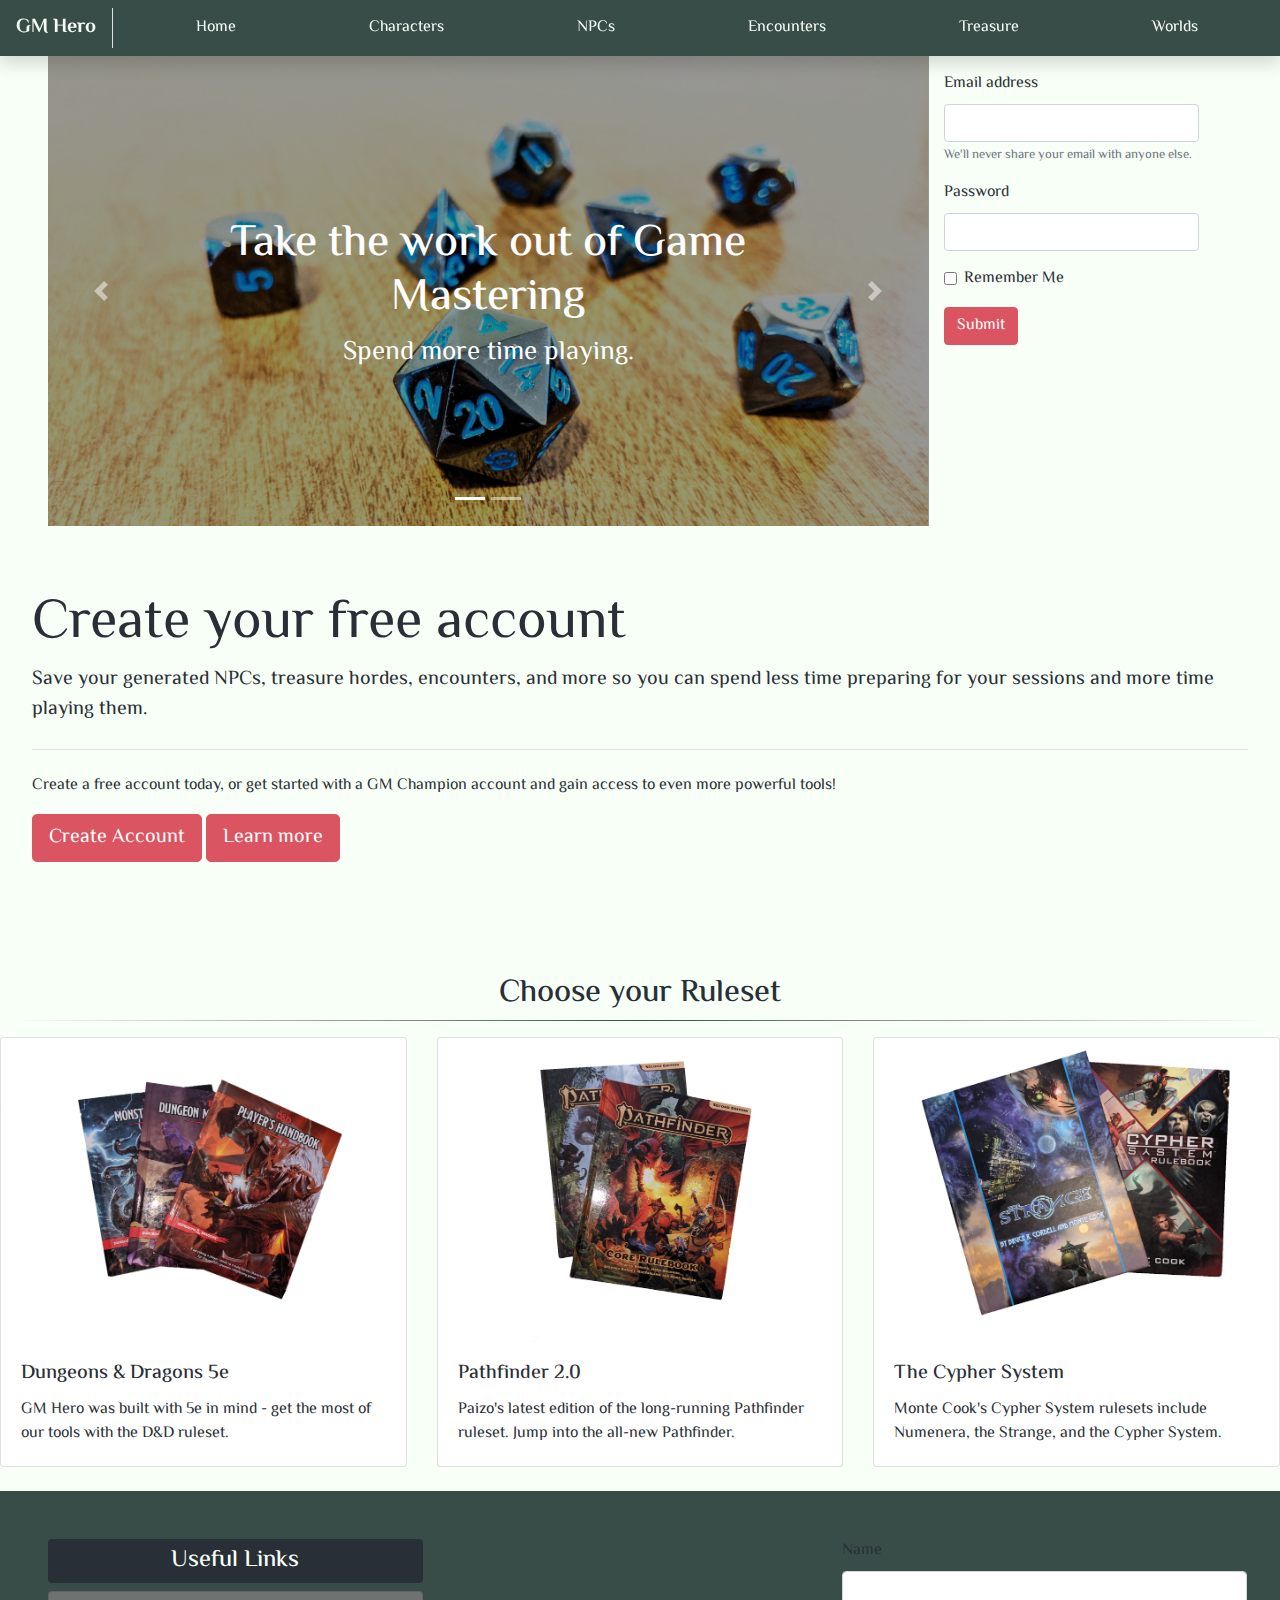
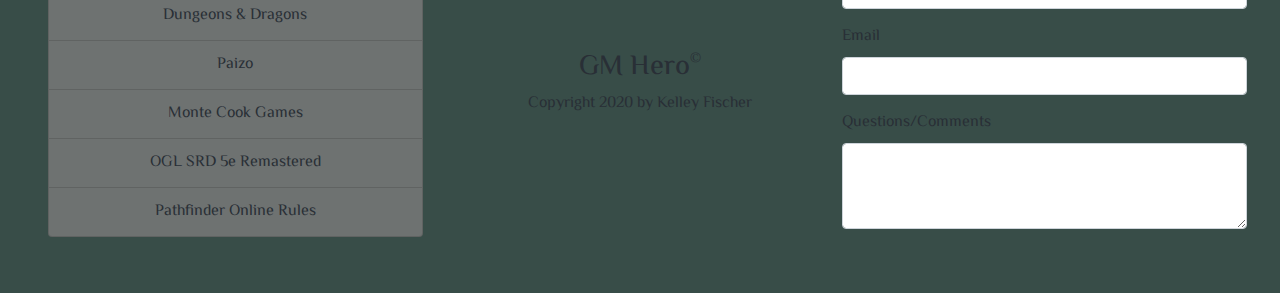
==== bs_gmhero_custom/index.html @ a5fc3a2b "updated main site with site links for gmhero, copied gmhero to remove bs" ====
<!doctype html>
<html lang="en">
  <head>
    <!-- Required meta tags -->
    <meta charset="utf-8">
    <meta name="viewport" content="width=device-width, initial-scale=1, shrink-to-fit=no">
    <meta name="keywords" content="'D&D' 'dungeons and dragons' ">

    <!-- Bootstrap CSS -->
    <link rel="stylesheet" href="https://stackpath.bootstrapcdn.com/bootstrap/4.4.1/css/bootstrap.min.css" integrity="sha384-Vkoo8x4CGsO3+Hhxv8T/Q5PaXtkKtu6ug5TOeNV6gBiFeWPGFN9MuhOf23Q9Ifjh" crossorigin="anonymous">

    <!-- Custom CSS -->
    <link rel="stylesheet" href="css/gmh_styles.css">

    <title>GM Hero</title>
  </head>
  <body>

    <!-- NavBar -->
    <nav class="navbar sticky-top navbar-expand-lg navbar-light shadow bg-color-tertiary content-width">
        <a class="navbar-brand pr-3 border-right font-weight-bold font-color-quaternary" href="index.html">GM Hero</a>
        <button class="navbar-toggler border-color-primary bg-color-quaternary" type="button" data-toggle="collapse" data-target="#navbarSupportedContent" aria-controls="navbarSupportedContent" aria-expanded="false" aria-label="Toggle navigation">
            <span class="navbar-toggler-icon"></span>
        </button>
        <div class="collapse navbar-collapse" id="navbarSupportedContent">
            <ul class="navbar-nav nav-fill w-100 mx-auto">
                <li class="nav-item active">
                    <a class="nav-item nav-link font-color-quaternary" href="index.html">Home<span class="sr-only">(current)</span></a>
                </li>
                <li class="nav-item">
                    <a class="nav-item nav-link font-color-quaternary" href="#">Characters</a>
                </li>
                <li class="nav-item">
                    <a class="nav-item nav-link font-color-quaternary" href="#">NPCs</a>
                </li>
                <li class="nav-item">
                    <a class="nav-item nav-link font-color-quaternary" href="#">Encounters</a>
                </li>
                <li class="nav-item">
                    <a class="nav-item nav-link font-color-quaternary" href="#">Treasure</a>
                </li>
                <li class="nav-item">
                    <a class="nav-item nav-link font-color-quaternary" href="#">Worlds</a>
                </li>
            </ul>
        </div>
    </nav>
    <!-- /NavBar -->

    <!-- Carousel -->
    <!-- Used 3600px x 1920px for image sizes -->
    <div class="container-fluid px-0 px-md-5">
        <div class="row">
            <div class="col-md-9">
                <div id="carouselCaptions" class="carousel slide" data-ride="carousel">
                    <ol class="carousel-indicators">
                        <li data-target="#carouselCaptions" data-slide-to="0" class="active"></li>
                        <li data-target="#carouselCaptions" data-slide-to="1"></li>
                    </ol>

                    <div class="carousel-inner">
                        <div class="carousel-item active">
                            <div class="darken-image">
                                <img src="img/dice-3600x1920.jpg" class="d-block img-fluid" alt="">
                                <div class="carousel-caption d-none d-sm-block">
                                    <h1>Take the work out of Game Mastering</h1>
                                    <p class="carousel-text">Spend more time playing.</p>
                                </div>
                            </div>
                        </div>

                        <div class="carousel-item">
                            <div class="darken-image">
                                    <img src="img/kids-3600x1920.jpg" class="d-block img-fluid" alt="">
                                <div class="carousel-caption d-none d-sm-block">
                                    <h1>Gaming for All Ages</h1>
                                    <p class="carousel-text">Rulesets for games for players of all ages</p>
                                </div>
                            </div>
                        </div>
                    </div>
                </div>
                <a class="carousel-control-prev" href="#carouselCaptions" role="button" data-slide="prev">
                    <span class="carousel-control-prev-icon" aria-hidden="true"></span>
                    <span class="sr-only">Previous</span>
                </a>
                <a class="carousel-control-next" href="#carouselCaptions" role="button" data-slide="next">
                    <span class="carousel-control-next-icon" aria-hidden="true"></span>
                    <span class="sr-only">Next</span>
                </a>
            </div>
        <!-- /Carousel -->
        <!-- Login Form -->
            <div class="col-md-3 mt-3 pl-md-0 px-5">
                <form>
                    <div class="form-group">
                        <label for="inputEmail">Email address</label>
                        <input type="email" class="form-control" id="inputEmail" aria-describedby="emailHelp">
                        <small id="emailHelp" class="form-text text-muted">We'll never share your email with anyone else.</small>
                    </div>
                    <div class="form-group">
                        <label for="inputPassword">Password</label>
                        <input type="password" class="form-control" id="inputPassword">
                    </div>
                    <div class="form-group form-check">
                        <input type="checkbox" class="form-check-input" id="rememberMeCheckbox">
                        <label class="form-check-label" for="rememberMeCheckbox">Remember Me</label>
                    </div>
                    <button type="submit" class="btn btn-primary border-color-primary bg-color-primary btn-hover">Submit</button>
                </form>
            </div>
        </div>
    </div>
    <!-- /Login Form -->

    <!-- Jumbotron -->
    <div class="jumbotron bg-color-quaternary">
        <h1 class="display-4">Create your free account</h1>
        <p class="lead">Save your generated NPCs, treasure hordes, encounters, and more so you can spend less time preparing for your sessions and more time playing them.</p>
        <hr class="my-4">
        <p>Create a free account today, or get started with a GM Champion account and gain access to even more powerful tools!</p>
        <a class="btn btn-primary btn-lg bg-color-primary border-color-primary btn-hover" href="#" role="button">Create Account</a>
        <a class="btn btn-primary btn-lg bg-color-primary border-color-primary btn-hover" href="#" role="button">Learn more</a>
    </div>
    <!-- /Jumbotron -->

    <!-- Card Group -->
    <div class="container-fluid">
        <h2 class="text-center mt-5">Choose your Ruleset</h2>
        <hr class="mt-0 pt-0 hr-style">
    </div>
    <div class="container-fluid p-0 mx-auto">
        <div class="row row-cols-1 row-cols-md-3">
            <div class="col mb-4">
                <div class="card h-100">
                    <a class="hover-action" href="#">
                        <img src="img/dnd.png" class="card-img-top" alt="Dungeons and dragons books">
                    </a>
                    <div class="card-body">
                        <h5 class="card-title">Dungeons & Dragons 5e</h5>
                        <p class="card-text">GM Hero was built with 5e in mind - get the most of our tools with the D&D ruleset.</p>
                    </div>
                </div>
            </div>
            <div class="col mb-4">
                <div class="card h-100">
                    <a class="hover-action" href="#">
                        <img src="img/pathfinder.png" class="card-img-top" alt="Pathfinder books">
                    </a>
                    <div class="card-body">
                        <h5 class="card-title">Pathfinder 2.0</h5>
                        <p class="card-text">Paizo's latest edition of the long-running Pathfinder ruleset. Jump into the all-new Pathfinder.</p>
                    </div>
                </div>
            </div>
            <div class="col mb-4">
                <div class="card h-100">
                    <a class="hover-action" href="#">
                        <img src="img/cypher.png" class="card-img-top" alt="Cypher system books">
                    </a>
                    <div class="card-body">
                        <h5 class="card-title">The Cypher System</h5>
                        <p class="card-text">Monte Cook's Cypher System rulesets include Numenera, the Strange, and the Cypher System.</p>
                    </div>
                </div>
            </div>
        </div>
    </div>
    <!-- /Card Group -->

    <!-- Footer -->
    <footer class="footer mt-auto bg-color-tertiary">
        <div class="container-fluid p-5">
            <div class="row row-cols-1 row-cols-md-3">

                <!-- Useful Links -->
                <div class="col">
                        <h4 class="p-2 rounded text-center font-color-quaternary bg-color-secondary">Useful Links</h4>
                    <div class="list-group text-center">
                        <a href="https://dnd.wizards.com/" class="hover-action list-group-item list-group-item-action font-color-secondary bg-color-quinary">Dungeons & Dragons</a>
                        <a href="https://www.paizo.com/" class="hover-action list-group-item list-group-item-action font-color-secondary bg-color-quinary">Paizo</a>
                        <a href="https://www.montecookgames.com/" class="hover-action list-group-item list-group-item-action font-color-secondary bg-color-quinary">Monte Cook Games</a>
                        <a href="https://ogl-srd5.com/" class="hover-action list-group-item list-group-item-action font-color-secondary bg-color-quinary">OGL SRD 5e Remastered</a>
                        <a href="http://2e.aonprd.com/Default.aspx" class="hover-action list-group-item list-group-item-action font-color-secondary bg-color-quinary">Pathfinder Online Rules</a>
                    </div>
                </div>
                <!-- /Useful Links -->


                <!-- GM Hero Copyright -->
                <div class="col text-center m-sm-auto py-5">
                    <h3>GM Hero<span class="copy-symbol">&copy</span></h3>
                    <p>Copyright 2020 by Kelley Fischer</p>
                </div>
                <!-- /GM Hero Copyright -->

                <!-- Feedback Form -->
                <form>
                    <div class="form-group">
                        <label for="inputName">Name</label>
                        <input type="text" class="form-control" id="inputName">
                    </div>
                    <div class="form-group">
                        <label for="inputEmail">Email</label>
                        <input type="email" class="form-control" id="inputEmail">
                    </div>
                    <div class="form-group">
                        <label for="inputFeedback">Questions/Comments</label>
                        <textarea class="form-control" id="inputFeedback" rows="3"></textarea>
                    </div>
                </form>
                <!-- /Feedback Form -->
            </div>
        </div>
    </footer>
    <!-- /Footer -->


    <!-- Optional JavaScript -->
    <!-- jQuery first, then Popper.js, then Bootstrap JS -->
    <script src="https://code.jquery.com/jquery-3.4.1.slim.min.js" integrity="sha384-J6qa4849blE2+poT4WnyKhv5vZF5SrPo0iEjwBvKU7imGFAV0wwj1yYfoRSJoZ+n" crossorigin="anonymous"></script>
    <script src="https://cdn.jsdelivr.net/npm/popper.js@1.16.0/dist/umd/popper.min.js" integrity="sha384-Q6E9RHvbIyZFJoft+2mJbHaEWldlvI9IOYy5n3zV9zzTtmI3UksdQRVvoxMfooAo" crossorigin="anonymous"></script>
    <script src="https://stackpath.bootstrapcdn.com/bootstrap/4.4.1/js/bootstrap.min.js" integrity="sha384-wfSDF2E50Y2D1uUdj0O3uMBJnjuUD4Ih7YwaYd1iqfktj0Uod8GCExl3Og8ifwB6" crossorigin="anonymous"></script>
  </body>
</html>
---- bs_gmhero_custom/css/gmh_styles.css ----
@import url('https://fonts.googleapis.com/css?family=El+Messiri&display=swap');

/*__________________________________ Colors __________________________________*/

.font-color-primary     {color: #DB5461 !important;}
.font-color-secondary   {color: #292F36 !important;}
.font-color-tertiary    {color: #384D48 !important;}
.font-color-quaternary  {color: #F7FFF7 !important;}
.font-color-quinary     {color: #6E7271 !important;}

.bg-color-primary    {background-color: #DB5461 !important;}
.bg-color-secondary  {background-color: #292F36 !important;}
.bg-color-tertiary   {background-color: #384D48 !important;}
.bg-color-quaternary {background-color: #F7FFF7 !important;}
.bg-color-quinary    {background-color: #6E7271 !important;}

.border-color-primary    {border-color: #DB5461 !important;}
.border-color-secondary  {border-color: #292F36 !important;}
.border-color-tertiary   {border-color: #384D48 !important;}
.border-color-quaternary {border-color: #F7FFF7 !important;}
.border-color-quinary    {border-color: #6E7271 !important;}


/*_______________________________ Body Styles _______________________________*/
body {
    font-family: 'El Messiri', sans-serif;
    color: #292f36;
    background-color: #F7FFF7;
    overflow-x: hidden;
}

/*______________________________ NavBar Styles ______________________________*/
nav ul {
    padding-top: 0;
    padding-bottom: 0;
}

nav li:active, nav li:link {
    background-color: #384D48 !important;
}

nav li:hover, nav li:visited {
    background-color: #6E7271 !important;
}


/*___________________________ Anchor/Button Styles ___________________________*/
.btn-hover:hover, .btn-hover:visited  {
    background-color: #f7fff7 !important;
    color: #292f36;
}

.hover-action:hover, .hover-action:visited {
    filter: opacity(0.9);
}


/*________________________________ HR Styles ________________________________*/
.hr-style {
    border: 0;
    height: 1px;
    background-image: linear-gradient(to right, rgba(0, 0, 0, 0), rgba(56, 77, 72, 1), rgba(0, 0, 0, 0));
}


/*_______________________________ Image Styles _______________________________*/
.darken-image:after {
  content:"";
  display:block;
  position:absolute;
  top:0;
  bottom:0;
  left:0;
  right:0;
  background: rgba(0,0,0,0.4);
}


/*_____________________________ Carousel Styles _____________________________*/
.carousel-text {
    font-size: 3vh;
}

.carousel-caption {
    top: 30% !important;
}

.carousel-caption h1 {
    font-size: 5vh;
}


/*____________________________ Symbol/Font Styles ____________________________*/
.copy-symbol {
    font-size: 0.5em !important;
    vertical-align: top;
}
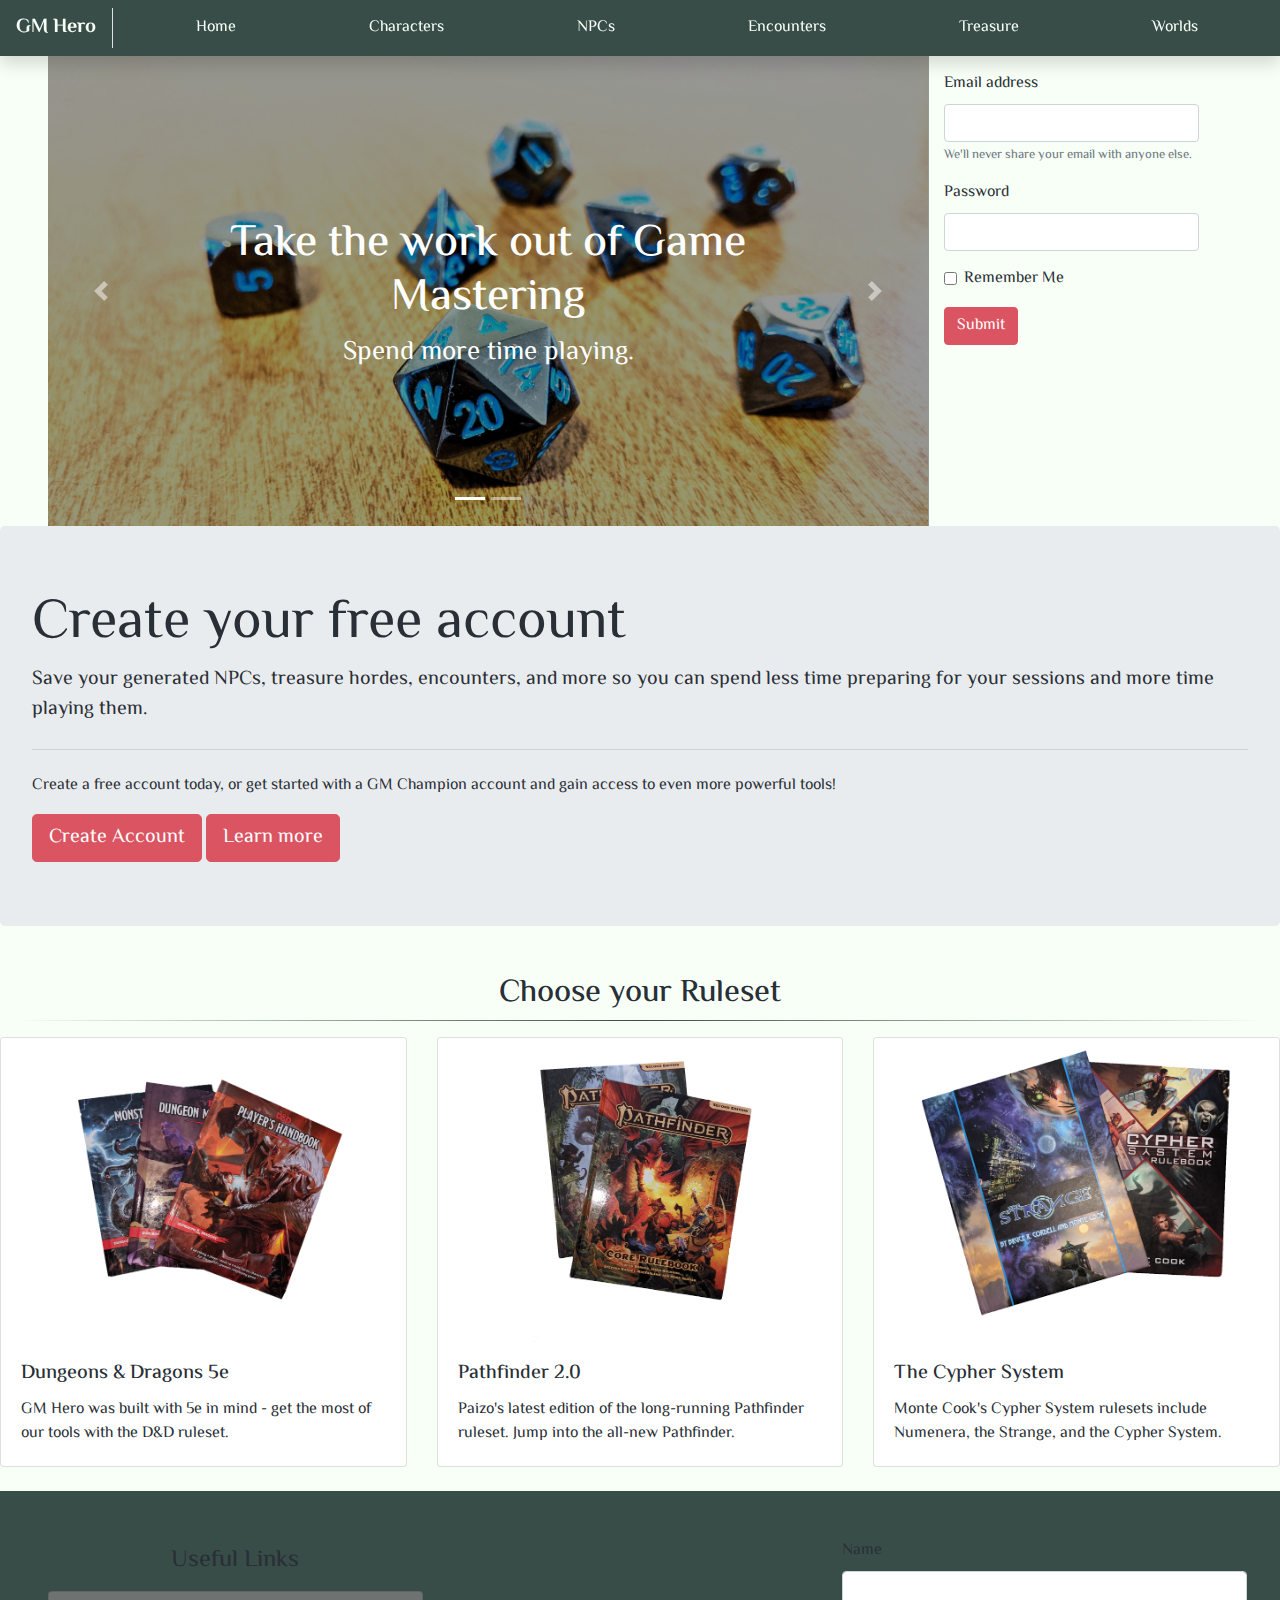
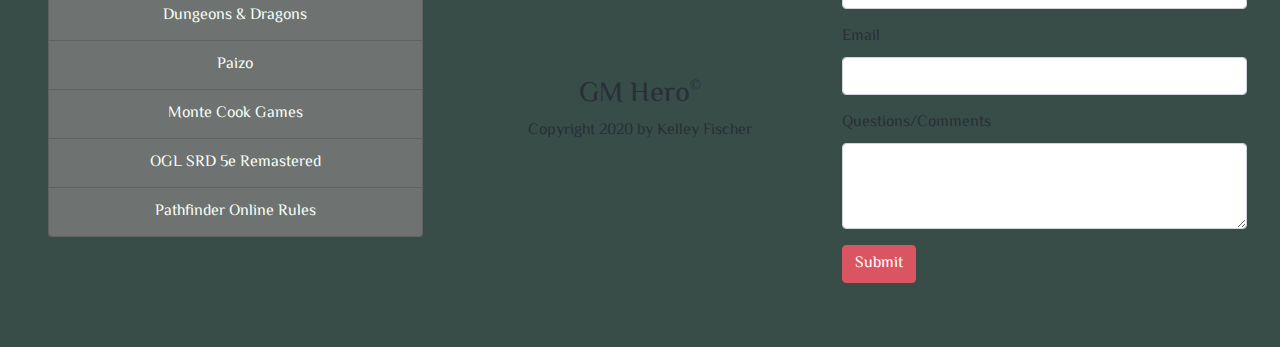
==== commit a31e23ed: "Removed incorrect class use from css, copied folder with updated site" ====
--- a/bs_gmhero_custom/index.html
+++ b/bs_gmhero_custom/index.html
@@ -17,30 +17,30 @@
   <body>
 
     <!-- NavBar -->
-    <nav class="navbar sticky-top navbar-expand-lg navbar-light shadow bg-color-tertiary content-width">
-        <a class="navbar-brand pr-3 border-right font-weight-bold font-color-quaternary" href="index.html">GM Hero</a>
-        <button class="navbar-toggler border-color-primary bg-color-quaternary" type="button" data-toggle="collapse" data-target="#navbarSupportedContent" aria-controls="navbarSupportedContent" aria-expanded="false" aria-label="Toggle navigation">
+    <nav class="navbar sticky-top navbar-expand-lg navbar-light shadow content-width">
+        <a class="navbar-brand pr-3 border-right font-weight-bold" href="index.html">GM Hero</a>
+        <button class="navbar-toggler " type="button" data-toggle="collapse" data-target="#navbarSupportedContent" aria-controls="navbarSupportedContent" aria-expanded="false" aria-label="Toggle navigation">
             <span class="navbar-toggler-icon"></span>
         </button>
         <div class="collapse navbar-collapse" id="navbarSupportedContent">
             <ul class="navbar-nav nav-fill w-100 mx-auto">
                 <li class="nav-item active">
-                    <a class="nav-item nav-link font-color-quaternary" href="index.html">Home<span class="sr-only">(current)</span></a>
-                </li>
-                <li class="nav-item">
-                    <a class="nav-item nav-link font-color-quaternary" href="#">Characters</a>
-                </li>
-                <li class="nav-item">
-                    <a class="nav-item nav-link font-color-quaternary" href="#">NPCs</a>
-                </li>
-                <li class="nav-item">
-                    <a class="nav-item nav-link font-color-quaternary" href="#">Encounters</a>
-                </li>
-                <li class="nav-item">
-                    <a class="nav-item nav-link font-color-quaternary" href="#">Treasure</a>
-                </li>
-                <li class="nav-item">
-                    <a class="nav-item nav-link font-color-quaternary" href="#">Worlds</a>
+                    <a class="nav-item nav-link" href="index.html">Home<span class="sr-only">(current)</span></a>
+                </li>
+                <li class="nav-item">
+                    <a class="nav-item nav-link" href="#">Characters</a>
+                </li>
+                <li class="nav-item">
+                    <a class="nav-item nav-link" href="#">NPCs</a>
+                </li>
+                <li class="nav-item">
+                    <a class="nav-item nav-link" href="#">Encounters</a>
+                </li>
+                <li class="nav-item">
+                    <a class="nav-item nav-link" href="#">Treasure</a>
+                </li>
+                <li class="nav-item">
+                    <a class="nav-item nav-link" href="#">Worlds</a>
                 </li>
             </ul>
         </div>
@@ -61,20 +61,20 @@
                     <div class="carousel-inner">
                         <div class="carousel-item active">
                             <div class="darken-image">
-                                <img src="img/dice-3600x1920.jpg" class="d-block img-fluid" alt="">
+                                <img src="img/dice-3600x1920.jpg" class="d-block img-fluid" alt="fancy dice">
                                 <div class="carousel-caption d-none d-sm-block">
                                     <h1>Take the work out of Game Mastering</h1>
-                                    <p class="carousel-text">Spend more time playing.</p>
+                                    <p>Spend more time playing.</p>
                                 </div>
                             </div>
                         </div>
 
                         <div class="carousel-item">
                             <div class="darken-image">
-                                    <img src="img/kids-3600x1920.jpg" class="d-block img-fluid" alt="">
+                                    <img src="img/kids-3600x1920.jpg" class="d-block img-fluid" alt="kids playing D&D">
                                 <div class="carousel-caption d-none d-sm-block">
                                     <h1>Gaming for All Ages</h1>
-                                    <p class="carousel-text">Rulesets for games for players of all ages</p>
+                                    <p>Rulesets for games for players of all ages</p>
                                 </div>
                             </div>
                         </div>
@@ -106,7 +106,7 @@
                         <input type="checkbox" class="form-check-input" id="rememberMeCheckbox">
                         <label class="form-check-label" for="rememberMeCheckbox">Remember Me</label>
                     </div>
-                    <button type="submit" class="btn btn-primary border-color-primary bg-color-primary btn-hover">Submit</button>
+                    <button type="submit" class="btn btn-primary btn-hover">Submit</button>
                 </form>
             </div>
         </div>
@@ -119,8 +119,8 @@
         <p class="lead">Save your generated NPCs, treasure hordes, encounters, and more so you can spend less time preparing for your sessions and more time playing them.</p>
         <hr class="my-4">
         <p>Create a free account today, or get started with a GM Champion account and gain access to even more powerful tools!</p>
-        <a class="btn btn-primary btn-lg bg-color-primary border-color-primary btn-hover" href="#" role="button">Create Account</a>
-        <a class="btn btn-primary btn-lg bg-color-primary border-color-primary btn-hover" href="#" role="button">Learn more</a>
+        <a class="btn btn-primary btn-lg btn-hover" href="#" role="button">Create Account</a>
+        <a class="btn btn-primary btn-lg btn-hover" href="#" role="button" data-toggle="modal" data-target="#learnModal">Learn more</a>
     </div>
     <!-- /Jumbotron -->
 
@@ -175,13 +175,13 @@
 
                 <!-- Useful Links -->
                 <div class="col">
-                        <h4 class="p-2 rounded text-center font-color-quaternary bg-color-secondary">Useful Links</h4>
+                        <h4 class="p-2 rounded text-center">Useful Links</h4>
                     <div class="list-group text-center">
-                        <a href="https://dnd.wizards.com/" class="hover-action list-group-item list-group-item-action font-color-secondary bg-color-quinary">Dungeons & Dragons</a>
-                        <a href="https://www.paizo.com/" class="hover-action list-group-item list-group-item-action font-color-secondary bg-color-quinary">Paizo</a>
-                        <a href="https://www.montecookgames.com/" class="hover-action list-group-item list-group-item-action font-color-secondary bg-color-quinary">Monte Cook Games</a>
-                        <a href="https://ogl-srd5.com/" class="hover-action list-group-item list-group-item-action font-color-secondary bg-color-quinary">OGL SRD 5e Remastered</a>
-                        <a href="http://2e.aonprd.com/Default.aspx" class="hover-action list-group-item list-group-item-action font-color-secondary bg-color-quinary">Pathfinder Online Rules</a>
+                        <a href="https://dnd.wizards.com/" class="list-group-item list-group-item-action">Dungeons & Dragons</a>
+                        <a href="https://www.paizo.com/" class="list-group-item list-group-item-action">Paizo</a>
+                        <a href="https://www.montecookgames.com/" class="list-group-item list-group-item-action">Monte Cook Games</a>
+                        <a href="https://ogl-srd5.com/" class="list-group-item list-group-item-action">OGL SRD 5e Remastered</a>
+                        <a href="http://2e.aonprd.com/Default.aspx" class="list-group-item list-group-item-action">Pathfinder Online Rules</a>
                     </div>
                 </div>
                 <!-- /Useful Links -->
@@ -208,6 +208,9 @@
                         <label for="inputFeedback">Questions/Comments</label>
                         <textarea class="form-control" id="inputFeedback" rows="3"></textarea>
                     </div>
+                    <div class="form-group">
+                        <button type="button" class="btn btn-primary btn-hover">Submit</button>
+                    </div>
                 </form>
                 <!-- /Feedback Form -->
             </div>
@@ -215,6 +218,48 @@
     </footer>
     <!-- /Footer -->
 
+    <!-- Modal -->
+    <div class="modal fade" id="learnModal" tabindex="-1" role="dialog" aria-labelledby="learnModalLabel" aria-hidden="true">
+        <div class="modal-dialog" role="document">
+            <div class="modal-content">
+                <div class="modal-header">
+                    <h5 class="modal-title" id="learnModalLabel">GM Champion Subscription</h5>
+                    <button type="button" class="close" data-dismiss="modal" aria-label="close">
+                        <span aria-hidden="true">&times;</span>
+                    </button>
+                </div>
+                <div class="modal-body">
+                    <p>With a GM Champion Subscription, you gain access to:</p>
+                    <ul>
+                        <li>
+                            <h5>Unlimited Storage for:</h5>
+                            <ul>
+                                <li>Characters</li>
+                                <li>NPCs</li>
+                                <li>Encounters</li>
+                                <li>Treasure Hordes</li>
+                            </ul>
+                        </li>
+                        <li>
+                            <h5>Access to the World Generator</h5>
+                            <p>A powerful tool that creates everything from
+                            small villages to continents to worlds.
+                            <p>It generates:</p>
+                            <ul>
+                                <li>Names for everything from worlds to regions, cities, leaders, and more</li>
+                                <li>Governments, factions, guilds, and more</li>
+                            </ul>
+                        </li>
+                    </ul>
+                </div>
+                <div class="modal-footer">
+                    <button type="button" class="btn btn-primary">Subscribe</button>
+                    <button type="button" class="btn btn-primary" data-dismiss="modal">Close</button>
+                </div>
+            </div>
+        </div>
+    </div>
+    <!-- /Modal -->
 
     <!-- Optional JavaScript -->
     <!-- jQuery first, then Popper.js, then Bootstrap JS -->
--- a/bs_gmhero_custom/css/gmh_styles.css
+++ b/bs_gmhero_custom/css/gmh_styles.css
@@ -1,24 +1,13 @@
 @import url('https://fonts.googleapis.com/css?family=El+Messiri&display=swap');
 
-/*__________________________________ Colors __________________________________*/
-
-.font-color-primary     {color: #DB5461 !important;}
-.font-color-secondary   {color: #292F36 !important;}
-.font-color-tertiary    {color: #384D48 !important;}
-.font-color-quaternary  {color: #F7FFF7 !important;}
-.font-color-quinary     {color: #6E7271 !important;}
-
-.bg-color-primary    {background-color: #DB5461 !important;}
-.bg-color-secondary  {background-color: #292F36 !important;}
-.bg-color-tertiary   {background-color: #384D48 !important;}
-.bg-color-quaternary {background-color: #F7FFF7 !important;}
-.bg-color-quinary    {background-color: #6E7271 !important;}
-
-.border-color-primary    {border-color: #DB5461 !important;}
-.border-color-secondary  {border-color: #292F36 !important;}
-.border-color-tertiary   {border-color: #384D48 !important;}
-.border-color-quaternary {border-color: #F7FFF7 !important;}
-.border-color-quinary    {border-color: #6E7271 !important;}
+/*
+Colors
+    #DB5461
+    #292F36
+    #384D48
+    #F7FFF7
+    #6E7271
+*/
 
 
 /*_______________________________ Body Styles _______________________________*/
@@ -29,10 +18,27 @@
     overflow-x: hidden;
 }
 
+
 /*______________________________ NavBar Styles ______________________________*/
+.navbar, .footer {
+    background-color: #384D48;
+}
+
 nav ul {
     padding-top: 0;
     padding-bottom: 0;
+}
+
+.navbar-brand {
+    color: #F7FFF7 !important;
+}
+
+.navbar-brand:hover, .navbar-brand:active {
+    color: #DB5461 !important;
+}
+
+.nav-item {
+    color: #F7FFF7 !important;
 }
 
 nav li:active, nav li:link {
@@ -45,39 +51,33 @@
 
 
 /*___________________________ Anchor/Button Styles ___________________________*/
-.btn-hover:hover, .btn-hover:visited  {
+.btn-primary {
+    background-color: #DB5461 !important;
+    border-color: #DB5461 !important;
+}
+
+.btn-primary:hover, .btn-primary:active  {
     background-color: #f7fff7 !important;
+    border-color: #DB5461;
     color: #292f36;
 }
 
-.hover-action:hover, .hover-action:visited {
+.hover-action:hover, .hover-action:active {
     filter: opacity(0.9);
 }
 
-
-/*________________________________ HR Styles ________________________________*/
-.hr-style {
-    border: 0;
-    height: 1px;
-    background-image: linear-gradient(to right, rgba(0, 0, 0, 0), rgba(56, 77, 72, 1), rgba(0, 0, 0, 0));
+.list-group-item {
+    color: #F7FFF7;
+    background-color: #6E7271;
 }
 
-
-/*_______________________________ Image Styles _______________________________*/
-.darken-image:after {
-  content:"";
-  display:block;
-  position:absolute;
-  top:0;
-  bottom:0;
-  left:0;
-  right:0;
-  background: rgba(0,0,0,0.4);
+.list-group-item-action:hover, .list-group-item-action:active  {
+    filter: opacity(0.4);
 }
 
 
 /*_____________________________ Carousel Styles _____________________________*/
-.carousel-text {
+.carousel-caption p {
     font-size: 3vh;
 }
 
@@ -90,6 +90,27 @@
 }
 
 
+/*_______________________________ Image Styles _______________________________*/
+.darken-image:after {
+    content:"";
+    display:block;
+    position:absolute;
+    top:0;
+    bottom:0;
+    left:0;
+    right:0;
+    background: rgba(0,0,0,0.4);
+}
+
+
+/*________________________________ HR Styles ________________________________*/
+.hr-style {
+    border: 0;
+    height: 1px;
+    background-image: linear-gradient(to right, rgba(0, 0, 0, 0), rgba(56, 77, 72, 1), rgba(0, 0, 0, 0));
+}
+
+
 /*____________________________ Symbol/Font Styles ____________________________*/
 .copy-symbol {
     font-size: 0.5em !important;
